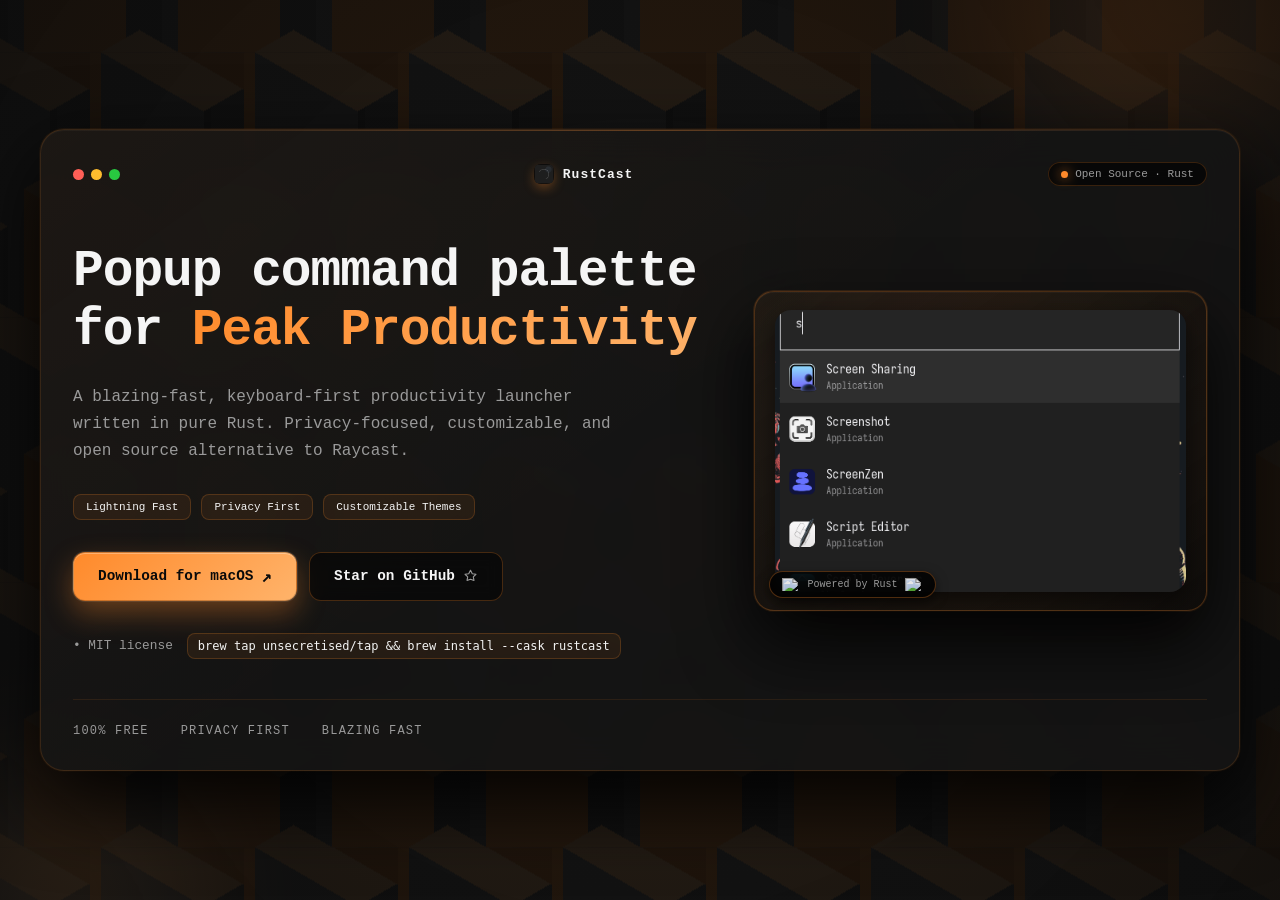
==== site/index.html @ 0f8ba2d5 "doc: documenting" ====
<!DOCTYPE html>
<html lang="en">
  <head>
    <meta charset="UTF-8" />
    <title>RustCast – Open Source Raycast Alternative</title>
    <meta name="viewport" content="width=device-width, initial-scale=1" />
    <link rel="icon" href="icon.png" />
    <link
      rel="stylesheet"
      href="https://cdn.jsdelivr.net/npm/typeface-iosevka@0.0.75/index.min.css"
    />
    <link rel="stylesheet" href="styles.css" />
  </head>
  <body>
    <div class="floating-orbs">
      <div class="orb"></div>
      <div class="orb"></div>
    </div>
    <div class="organic-background"></div>
    <div class="vignette"></div>

    <main class="page">
      <section class="shell">
        <header class="top-bar">
          <div class="controls">
            <span class="dot red"></span>
            <span class="dot amber"></span>
            <span class="dot green"></span>
          </div>
          <div class="logo-mark">
            <div class="logo-square">
              <img src="icon.png" height="20px" width="20px" id="logo-img" />
            </div>
            <span>RustCast</span>
          </div>
          <div class="pill">
            <span class="pill-badge"></span>
            <span>Open Source · Rust</span>
          </div>
        </header>

        <section class="body">
          <h1>
            Popup command palette<br />
            for <span>Peak Productivity</span>
          </h1>
          <p class="subtitle">
            A blazing-fast, keyboard-first productivity launcher written in pure
            Rust. Privacy-focused, customizable, and open source alternative to
            Raycast.
          </p>

          <div class="features">
            <div class="feature-tag">
              <span>Lightning Fast</span>
            </div>
            <div class="feature-tag">
              <span>Privacy First</span>
            </div>
            <div class="feature-tag">
              <span>Customizable Themes</span>
            </div>
          </div>

          <div class="actions">
            <a
              href="https://github.com/unsecretised/rustcast/releases/latest/download/rustcast.dmg"
              class="btn btn-primary"
            >
              <span>Download for macOS</span>
              <span class="arrow">↗</span>
            </a>
            <a
              href="https://github.com/unsecretised/rustcast"
              class="btn btn-secondary"
            >
              <span>Star on GitHub</span>
              <svg class="star-icon" viewBox="0 0 16 16" aria-hidden="true">
                <path
                  d="M8 1.3L9.9 5l3.9.6-2.8 2.7.7 3.9L8 10.9 4.3 12.2l.7-3.9L2.2 5.6 6.1 5 8 1.3z"
                  fill="none"
                  stroke="currentColor"
                  stroke-width="1.2"
                  stroke-linejoin="round"
                />
              </svg>
            </a>
          </div>

          <div class="meta">
            <span>• MIT license</span>
            <code onclick="navigator.clipboard.writeText(this.textContent)"
            >brew tap unsecretised/tap && brew install --cask rustcast</code>
          </div>
        </section>

        <aside class="preview-wrap">
          <div class="preview-frame">
            <div class="preview-glow"></div>
            <div class="preview-inner">
              <img src="rustcast-v0-5-0.png" alt="RustCast Demo" />
            </div>
            <div class="ferris-tag">
              <img
                class="ferris-icon"
                src="https://rustacean.net/assets/cuddlyferris.svg"
                alt="Ferris"
              />
              <span>Powered by Rust</span>
              <img
                class="ferris-icon"
                src="https://iced.rs/logo.svg"
                alt="Iced"
              />
            </div>
          </div>
        </aside>

        <div class="stats">
          <div class="stat">
            <div class="stat-label">100% Free</div>
          </div>
          <div class="stat">
            <div class="stat-label">Privacy first</div>
          </div>
          <div class="stat">
            <div class="stat-label">Blazing fast</div>
          </div>
        </div>
      </section>
    </main>
  </body>
</html>
---- site/styles.css ----
:root {
  --bg-main: #0a0a0a;
  --bg-alt: #151515;
  --fg-main: #f5f5f5;
  --accent: #ff8a2b;
  --accent-dark: #d97520;
  --accent-light: #ffb36a;
  --muted: #9a9a9a;
}

* {
  margin: 0;
  padding: 0;
  box-sizing: border-box;
}

html, body {
  height: 100%;
  width: 100%;
  overflow-x: hidden;
}

body {
  font-family:
    "Iosevka", "SFMono-Regular", Menlo, Monaco, Consolas, "Liberation Mono",
    "Courier New", monospace;
  background: var(--bg-main);
  color: var(--fg-main);
  position: relative;
}

.organic-background {
  position: fixed;
  inset: 0;
  background-repeat: repeat;
  background-position: 50% 50%;
  background-size: 154px 265px;
  background-image:
    conic-gradient(from 0deg at 92.66% 50%, #ff8a2b 0 120deg, #fff0 0 100%),
    conic-gradient(
    from -60deg at 81.66% 10.25%,
    #d97520 0 180deg,
    #fff0 0 100%
  ),
    conic-gradient(
    from -60deg at 66.66% 22.25%,
    #ffb36a 0 120deg,
    #fff0 0 100%
  ),
    conic-gradient(from 0deg at 71.66% 43%, #4a4a4a 0 120deg, #fff0 0 100%),
    conic-gradient(from 0deg at 66.66% 45.95%, #3a3a3a 0 60deg, #fff0 0 100%),
    conic-gradient(from 120deg at 25% 91.5%, #ffb36a 0 120deg, #fff0 0 100%),
    conic-gradient(from 180deg at 16% 73.5%, #ff8a2b 0 120deg, #fff0 0 100%),
    conic-gradient(
    from 180deg at 39.5% 65.65%,
    #4a4a4a 0 60deg,
    #ffb36a 0 120deg,
    #fff0 0 100%
  ),
    conic-gradient(
    from 60deg at 50% 51.5%,
    #ffb36a 0 60deg,
    #ff8a2b 0 120deg,
    #666666 0 100%
  );
  opacity: 0.15;
  z-index: 0;
  pointer-events: none;
  animation: organicShift 30s ease-in-out infinite;
}

@keyframes organicShift {
  0%, 100% {
    transform: translate(0, 0) scale(1);
  }
  50% {
    transform: translate(20px, -20px) scale(1.05);
  }
}

.vignette {
  position: fixed;
  inset: 0;
  pointer-events: none;
  background: radial-gradient(
    circle at center,
    transparent 0,
    rgba(10, 10, 10, 0.7) 100%
  );
  z-index: 1;
}

.floating-orbs {
  position: fixed;
  inset: 0;
  z-index: 0;
  pointer-events: none;
  overflow: hidden;
}

.orb {
  position: absolute;
  border-radius: 50%;
  filter: blur(60px);
  opacity: 0.3;
  animation: float 20s ease-in-out infinite;
}

.orb:nth-child(1) {
  width: 400px;
  height: 400px;
  background: radial-gradient(circle, var(--accent), transparent);
  top: -200px;
  right: -100px;
  animation-delay: 0s;
}

.orb:nth-child(2) {
  width: 300px;
  height: 300px;
  background: radial-gradient(circle, var(--accent-light), transparent);
  bottom: -150px;
  left: -100px;
  animation-delay: -7s;
}

@keyframes float {
  0%, 100% {
    transform: translate(0, 0) scale(1);
  }
  33% {
    transform: translate(30px, -30px) scale(1.1);
  }
  66% {
    transform: translate(-20px, 20px) scale(0.9);
  }
}

main.page {
  min-height: 100vh;
  width: 100%;
  display: flex;
  align-items: center;
  justify-content: center;
  padding: 32px 20px;
  position: relative;
  z-index: 2;
}

.shell {
  width: 100%;
  max-width: 1200px;
  border-radius: 24px;
  border: 1px solid rgba(255, 138, 43, 0.15);
  background:
    linear-gradient(145deg, rgba(255, 138, 43, 0.04), transparent 50%),
    rgba(21, 21, 21, 0.9);
  backdrop-filter: blur(20px);
  box-shadow:
    0 30px 80px rgba(0, 0, 0, 0.9),
    0 0 0 1px rgba(255, 138, 43, 0.08),
    inset 0 1px 0 rgba(255, 255, 255, 0.03);
  padding: 32px;
  display: grid;
  grid-template-columns: minmax(0, 1.4fr) minmax(0, 1fr);
  column-gap: 48px;
  row-gap: 32px;
  align-items: center;
  position: relative;
  overflow: hidden;
}

.shell::before {
  content: "";
  position: absolute;
  top: 0;
  left: 0;
  right: 0;
  height: 1px;
  background: linear-gradient(
    90deg,
    transparent,
    rgba(255, 138, 43, 0.3),
    transparent
  );
}

@media (max-width: 900px) {
  main.page {
    padding: 20px 16px;
  }
  .shell {
    grid-template-columns: 1fr;
    row-gap: 28px;
    padding: 24px 20px;
  }
}

.top-bar {
  display: flex;
  align-items: center;
  justify-content: space-between;
  margin-bottom: 24px;
  gap: 16px;
  grid-column: 1 / -1;
}

.controls {
  display: inline-flex;
  gap: 7px;
}

.dot {
  width: 11px;
  height: 11px;
  border-radius: 50%;
  background: rgba(255, 255, 255, 0.08);
  transition: all 0.3s ease;
  cursor: pointer;
  position: relative;
}

.dot::after {
  content: "";
  position: absolute;
  inset: -4px;
  border-radius: 50%;
  background: currentColor;
  opacity: 0;
  transition: opacity 0.3s ease;
}

.dot:hover::after {
  opacity: 0.2;
}

.dot.red {
  background: #ff5f57;
}
.dot.amber {
  background: #febc2e;
}
.dot.green {
  background: #28c840;
}

.logo-mark {
  display: inline-flex;
  align-items: center;
  gap: 10px;
  font-size: 13px;
  letter-spacing: 0.08em;
  font-weight: 600;
  color: var(--fg-main);
}

.logo-square {
  width: 18px;
  height: 18px;
  border-radius: 6px;
  background: linear-gradient(135deg, var(--accent), var(--accent-light));
  box-shadow:
    0 0 0 1px rgba(0, 0, 0, 0.8),
    0 4px 12px rgba(255, 138, 43, 0.4),
    inset 0 1px 0 rgba(255, 255, 255, 0.2);
  animation: logoGlow 3s ease-in-out infinite;
  display: flex;
  justify-content: center;
  align-items: center;
  object-fit: cover;
}

#logo-img {
  border-radius: 6px;
}

@keyframes logoGlow {
  0%, 100% {
    box-shadow:
      0 0 0 1px rgba(0, 0, 0, 0.8),
      0 4px 12px rgba(255, 138, 43, 0.4),
      inset 0 1px 0 rgba(255, 255, 255, 0.2);
  }
  50% {
    box-shadow:
      0 0 0 1px rgba(0, 0, 0, 0.8),
      0 4px 20px rgba(255, 138, 43, 0.6),
      inset 0 1px 0 rgba(255, 255, 255, 0.3);
  }
}

.pill {
  padding: 5px 12px;
  border-radius: 999px;
  border: 1px solid rgba(255, 138, 43, 0.2);
  background: rgba(0, 0, 0, 0.6);
  font-size: 11px;
  color: var(--muted);
  display: inline-flex;
  align-items: center;
  gap: 7px;
  white-space: nowrap;
  backdrop-filter: blur(8px);
}

.pill-badge {
  width: 7px;
  height: 7px;
  border-radius: 50%;
  background: var(--accent);
  box-shadow: 0 0 12px rgba(255, 138, 43, 0.8);
  animation: pulse 2s ease-in-out infinite;
}

@keyframes pulse {
  0%, 100% {
    opacity: 1;
    transform: scale(1);
  }
  50% {
    opacity: 0.6;
    transform: scale(0.95);
  }
}

.body {
  display: flex;
  flex-direction: column;
  gap: 20px;
}

h1 {
  font-size: clamp(2.4rem, 5vw, 3.2rem);
  line-height: 1.15;
  font-weight: 700;
  letter-spacing: -0.02em;
  margin-bottom: 4px;
}

h1 span {
  background: linear-gradient(135deg, var(--accent), var(--accent-light));
  -webkit-background-clip: text;
  -webkit-text-fill-color: transparent;
  background-clip: text;
  position: relative;
  display: inline-block;
}

.subtitle {
  font-size: 1rem;
  color: var(--muted);
  max-width: 36rem;
  line-height: 1.7;
  font-weight: 400;
}

.features {
  display: flex;
  flex-wrap: wrap;
  gap: 10px;
  margin-top: 8px;
}

.feature-tag {
  display: inline-flex;
  align-items: center;
  gap: 6px;
  padding: 6px 12px;
  border-radius: 8px;
  background: rgba(255, 138, 43, 0.08);
  border: 1px solid rgba(255, 138, 43, 0.2);
  font-size: 11px;
  color: var(--fg-main);
  transition: all 0.3s ease;
}

.feature-tag:hover {
  background: rgba(255, 138, 43, 0.12);
  border-color: rgba(255, 138, 43, 0.3);
  transform: translateY(-1px);
}

.feature-icon {
  font-size: 13px;
}

.actions {
  display: flex;
  flex-wrap: wrap;
  gap: 12px;
  margin-top: 12px;
}

.btn {
  border-radius: 12px;
  padding: 13px 24px;
  font-size: 0.9rem;
  border: 1px solid transparent;
  cursor: pointer;
  background: none;
  color: inherit;
  text-decoration: none;
  display: inline-flex;
  align-items: center;
  gap: 8px;
  transition: all 0.3s ease;
  font-family: inherit;
  font-weight: 600;
  position: relative;
  overflow: hidden;
}

.btn::before {
  content: "";
  position: absolute;
  inset: 0;
  background: linear-gradient(135deg, rgba(255, 255, 255, 0.1), transparent);
  opacity: 0;
  transition: opacity 0.3s ease;
}

.btn:hover::before {
  opacity: 1;
}

.btn-primary {
  background: linear-gradient(135deg, var(--accent), var(--accent-light));
  color: #0a0a0a;
  border-color: rgba(0, 0, 0, 0.2);
  box-shadow:
    0 12px 28px rgba(255, 138, 43, 0.35),
    0 0 0 1px rgba(255, 255, 255, 0.1),
    inset 0 1px 0 rgba(255, 255, 255, 0.3);
}

.btn-primary:hover {
  transform: translateY(-2px);
  box-shadow:
    0 16px 36px rgba(255, 138, 43, 0.45),
    0 0 0 1px rgba(255, 255, 255, 0.2),
    inset 0 1px 0 rgba(255, 255, 255, 0.4);
}

.btn-primary:active {
  transform: translateY(0);
}

.btn-secondary {
  border-color: rgba(255, 138, 43, 0.25);
  background: rgba(0, 0, 0, 0.5);
  color: var(--fg-main);
  backdrop-filter: blur(8px);
}

.btn-secondary:hover {
  border-color: rgba(255, 138, 43, 0.4);
  background: rgba(255, 138, 43, 0.08);
  transform: translateY(-1px);
}

.star-icon {
  width: 15px;
  height: 15px;
  color: var(--muted);
  transition: color 0.3s ease;
}

.btn-secondary:hover .star-icon {
  color: var(--accent);
}

.btn .arrow {
  font-size: 1.1rem;
  transition: transform 0.3s ease;
}

.btn:hover .arrow {
  transform: translate(2px, -2px);
}

.meta {
  margin-top: 12px;
  font-size: 0.8rem;
  color: var(--muted);
  display: flex;
  flex-wrap: wrap;
  gap: 14px;
  align-items: center;
}

.meta code {
  background: rgba(255, 138, 43, 0.08);
  border-radius: 8px;
  padding: 5px 10px;
  border: 1px solid rgba(255, 138, 43, 0.2);
  color: #f3f3f3;
  font-size: 0.75rem;
  transition: all 0.3s ease;
  cursor: pointer;
}

.meta code:hover {
  background: rgba(255, 138, 43, 0.12);
  border-color: rgba(255, 138, 43, 0.3);
}

.preview-wrap {
  position: relative;
  width: 100%;
  display: flex;
  justify-content: center;
  align-items: center;
}

.preview-frame {
  width: 100%;
  max-width: 480px;
  height: 320px;
  border-radius: 20px;
  border: 1px solid rgba(255, 138, 43, 0.25);
  background: linear-gradient(
    145deg,
    rgba(255, 138, 43, 0.03),
    rgba(10, 10, 10, 0.95)
  );
  box-shadow:
    0 30px 70px rgba(0, 0, 0, 0.9),
    0 0 0 1px rgba(255, 138, 43, 0.15),
    inset 0 1px 0 rgba(255, 255, 255, 0.03);
  display: flex;
  align-items: center;
  justify-content: center;
  overflow: hidden;
  position: relative;
  transition: transform 0.5s ease, box-shadow 0.5s ease;
}

.preview-frame:hover {
  transform: translateY(-4px) scale(1.02);
  box-shadow:
    0 40px 90px rgba(0, 0, 0, 0.95),
    0 0 0 1px rgba(255, 138, 43, 0.25),
    inset 0 1px 0 rgba(255, 255, 255, 0.05);
}

.preview-inner {
  width: calc(100% - 40px);
  height: calc(100% - 36px);
  border-radius: 16px;
  overflow: hidden;
  position: relative;
  display: flex;
  align-items: stretch;
  justify-content: center;
  box-shadow: 0 8px 24px rgba(0, 0, 0, 0.6);
}

.preview-inner img {
  width: 100%;
  height: 100%;
  object-fit: cover;
  display: block;
  transition: transform 0.5s ease;
}

.preview-frame:hover .preview-inner img {
  transform: scale(1.05);
}

.preview-glow {
  position: absolute;
  inset: -50%;
  background: radial-gradient(
    circle at 50% 50%,
    rgba(255, 138, 43, 0.2),
    transparent 60%
  );
  opacity: 0.5;
  mix-blend-mode: screen;
  pointer-events: none;
  animation: glowPulse 4s ease-in-out infinite;
}

@keyframes glowPulse {
  0%, 100% {
    opacity: 0.5;
  }
  50% {
    opacity: 0.7;
  }
}

.ferris-tag {
  position: absolute;
  left: 14px;
  bottom: 12px;
  display: inline-flex;
  align-items: center;
  gap: 7px;
  padding: 6px 12px;
  border-radius: 999px;
  background: rgba(0, 0, 0, 0.85);
  border: 1px solid rgba(255, 138, 43, 0.3);
  font-size: 10px;
  color: var(--muted);
  z-index: 2;
  backdrop-filter: blur(10px);
  box-shadow: 0 4px 12px rgba(0, 0, 0, 0.5);
}

.ferris-icon {
  width: 18px;
  height: 13px;
  flex-shrink: 0;
  opacity: 0.9;
}

.stats {
  grid-column: 1 / -1;
  display: flex;
  gap: 32px;
  padding-top: 24px;
  border-top: 1px solid rgba(255, 138, 43, 0.1);
  margin-top: 8px;
}

.stat {
  display: flex;
  flex-direction: column;
  gap: 4px;
}

.stat-value {
  font-size: 1.5rem;
  font-weight: 700;
  color: var(--accent);
}

.stat-label {
  font-size: 0.75rem;
  color: var(--muted);
  text-transform: uppercase;
  letter-spacing: 0.1em;
}

@media (max-width: 900px) {
  .top-bar {
    flex-wrap: wrap;
  }
  .logo-mark span {
    font-size: 12px;
  }
  h1 {
    font-size: 2.2rem;
  }
  .subtitle {
    font-size: 0.92rem;
  }
  .preview-frame {
    height: 260px;
  }
  .actions {
    width: 100%;
  }
  .btn {
    width: 100%;
    justify-content: center;
  }
  .stats {
    gap: 24px;
    overflow-x: auto;
    padding-bottom: 8px;
  }
  .stat {
    min-width: fit-content;
  }
}

@media (max-width: 480px) {
  .features {
    gap: 8px;
  }
  .feature-tag {
    font-size: 10px;
    padding: 5px 10px;
  }
  .meta {
    flex-direction: column;
    gap: 10px;
    align-items: flex-start;
  }
}
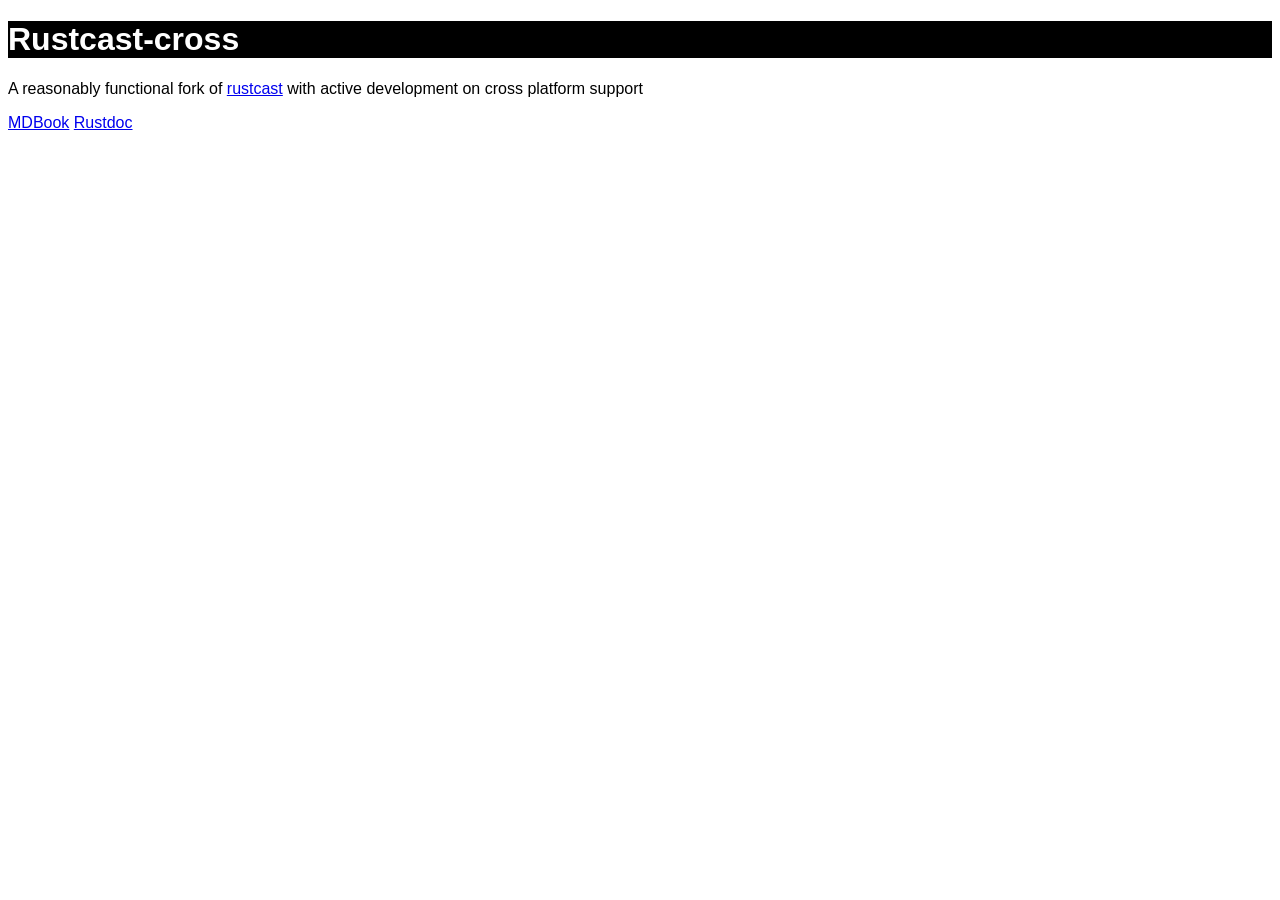
==== commit 248df868: "feat[site]: really shitty "landing page"" ====
--- a/site/index.html
+++ b/site/index.html
@@ -1,133 +1,19 @@
 <!DOCTYPE html>
 <html lang="en">
-  <head>
-    <meta charset="UTF-8" />
-    <title>RustCast – Open Source Raycast Alternative</title>
-    <meta name="viewport" content="width=device-width, initial-scale=1" />
-    <link rel="icon" href="icon.png" />
-    <link
-      rel="stylesheet"
-      href="https://cdn.jsdelivr.net/npm/typeface-iosevka@0.0.75/index.min.css"
-    />
-    <link rel="stylesheet" href="styles.css" />
-  </head>
-  <body>
-    <div class="floating-orbs">
-      <div class="orb"></div>
-      <div class="orb"></div>
-    </div>
-    <div class="organic-background"></div>
-    <div class="vignette"></div>
+    <head>
+        <link rel="stylesheet" href="main.css"/>
+    </head>
+    <body>
+        <h1>Rustcast-cross</h1>
 
-    <main class="page">
-      <section class="shell">
-        <header class="top-bar">
-          <div class="controls">
-            <span class="dot red"></span>
-            <span class="dot amber"></span>
-            <span class="dot green"></span>
-          </div>
-          <div class="logo-mark">
-            <div class="logo-square">
-              <img src="icon.png" height="20px" width="20px" id="logo-img" />
-            </div>
-            <span>RustCast</span>
-          </div>
-          <div class="pill">
-            <span class="pill-badge"></span>
-            <span>Open Source · Rust</span>
-          </div>
-        </header>
+        <p>
+            A reasonably functional fork of <a href = "https://rustcast.app/">rustcast</a> with active
+            development on cross platform support
+        </p>
 
-        <section class="body">
-          <h1>
-            Popup command palette<br />
-            for <span>Peak Productivity</span>
-          </h1>
-          <p class="subtitle">
-            A blazing-fast, keyboard-first productivity launcher written in pure
-            Rust. Privacy-focused, customizable, and open source alternative to
-            Raycast.
-          </p>
-
-          <div class="features">
-            <div class="feature-tag">
-              <span>Lightning Fast</span>
-            </div>
-            <div class="feature-tag">
-              <span>Privacy First</span>
-            </div>
-            <div class="feature-tag">
-              <span>Customizable Themes</span>
-            </div>
-          </div>
-
-          <div class="actions">
-            <a
-              href="https://github.com/unsecretised/rustcast/releases/latest/download/rustcast.dmg"
-              class="btn btn-primary"
-            >
-              <span>Download for macOS</span>
-              <span class="arrow">↗</span>
-            </a>
-            <a
-              href="https://github.com/unsecretised/rustcast"
-              class="btn btn-secondary"
-            >
-              <span>Star on GitHub</span>
-              <svg class="star-icon" viewBox="0 0 16 16" aria-hidden="true">
-                <path
-                  d="M8 1.3L9.9 5l3.9.6-2.8 2.7.7 3.9L8 10.9 4.3 12.2l.7-3.9L2.2 5.6 6.1 5 8 1.3z"
-                  fill="none"
-                  stroke="currentColor"
-                  stroke-width="1.2"
-                  stroke-linejoin="round"
-                />
-              </svg>
-            </a>
-          </div>
-
-          <div class="meta">
-            <span>• MIT license</span>
-            <code onclick="navigator.clipboard.writeText(this.textContent)"
-            >brew tap unsecretised/tap && brew install --cask rustcast</code>
-          </div>
-        </section>
-
-        <aside class="preview-wrap">
-          <div class="preview-frame">
-            <div class="preview-glow"></div>
-            <div class="preview-inner">
-              <img src="rustcast-v0-5-0.png" alt="RustCast Demo" />
-            </div>
-            <div class="ferris-tag">
-              <img
-                class="ferris-icon"
-                src="https://rustacean.net/assets/cuddlyferris.svg"
-                alt="Ferris"
-              />
-              <span>Powered by Rust</span>
-              <img
-                class="ferris-icon"
-                src="https://iced.rs/logo.svg"
-                alt="Iced"
-              />
-            </div>
-          </div>
-        </aside>
-
-        <div class="stats">
-          <div class="stat">
-            <div class="stat-label">100% Free</div>
-          </div>
-          <div class="stat">
-            <div class="stat-label">Privacy first</div>
-          </div>
-          <div class="stat">
-            <div class="stat-label">Blazing fast</div>
-          </div>
-        </div>
-      </section>
-    </main>
-  </body>
-</html>
+        <nav>
+            <a href = "book">MDBook</a>
+            <a href = "doc/rustcast">Rustdoc</a>
+        </nav>
+    </body>
+</html>
--- a/site/main.css
+++ b/site/main.css
@@ -0,0 +1,8 @@
+body {
+    font-family: Arial, Helvetica, sans-serif;
+}
+
+h1 {
+    background-color: black;
+    color: white;
+}
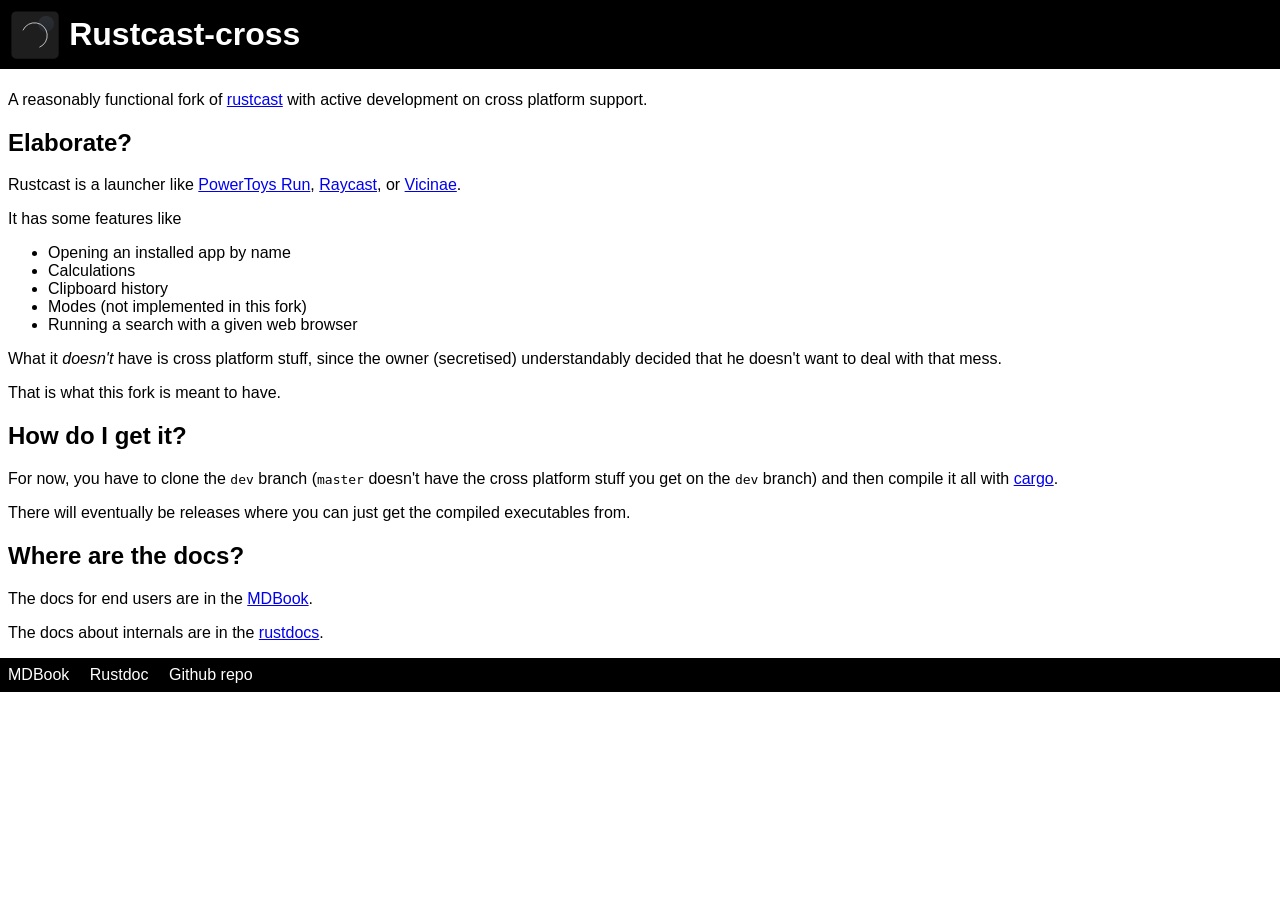
==== commit 5e359d0b: "feat[site]: general improvements" ====
--- a/site/index.html
+++ b/site/index.html
@@ -1,19 +1,84 @@
 <!DOCTYPE html>
 <html lang="en">
     <head>
+        <title>Rustcast-cross</title>
+        <meta name="viewport" content="width=device-width, initial-scale=1">
+        <link rel="icon" href="icon64.png"/>
         <link rel="stylesheet" href="main.css"/>
+        <meta name="description" content="Rustcast-cross landing page"/>
     </head>
     <body>
-        <h1>Rustcast-cross</h1>
+        <h1><svg width="50" height="50" viewbox="0 0 64 64"><image href="icon_opt.svg"></image></svg>Rustcast-cross</h1>
 
-        <p>
-            A reasonably functional fork of <a href = "https://rustcast.app/">rustcast</a> with active
-            development on cross platform support
-        </p>
+        <main>
+            <p>
+                A reasonably functional fork of <a href = "https://rustcast.app/">rustcast</a> with active development
+                on cross platform support.
+            </p>
+
+            <section>
+                <h2>Elaborate?</h2>
+
+                <p>
+                    Rustcast is a launcher like
+                    <a href="https://learn.microsoft.com/en-us/windows/powertoys/run">PowerToys Run</a>,
+                    <a href="https://www.raycast.com/">Raycast</a>, or
+                    <a href="https://github.com/vicinaehq/vicinae">Vicinae</a>.
+                </p>
+                
+                <p>
+                    It has some features like
+                    <ul>
+                        <li>Opening an installed app by name</li>
+                        <li>Calculations</li>
+                        <li>Clipboard history</li>
+                        <li>Modes (not implemented in this fork)</li>
+                        <li>Running a search with a given web browser</li>
+                    </ul>
+                </p>
+
+                <p>
+                    What it <i>doesn't</i> have is cross platform stuff, since the owner (secretised)
+                    understandably decided that he doesn't want to deal with that mess.
+                </p>
+
+                <p>
+                    That is what this fork is meant to have.
+                </p>
+            </section>
+
+            <section>
+                <h2>How do I get it?</h2>
+
+                <p>
+                    For now, you have to clone the <code>dev</code> branch (<code>master</code> doesn't have the cross
+                    platform stuff you get on the <code>dev</code> branch) and then compile it all with
+                    <a href="https://doc.rust-lang.org/cargo">cargo</a>.
+                </p>
+
+                <p>
+                    There will eventually be releases where you can just get the compiled executables
+                    from.
+                </p>
+            </section>
+
+            <section>
+                <h2>Where are the docs?</h2>
+
+                <p>
+                    The docs for end users are in the <a href="book">MDBook</a>.
+                </p>
+
+                <p>
+                    The docs about internals are in the <a href="doc/rustcast">rustdocs</a>.
+                </p>
+            </section>
+        </main>
 
         <nav>
-            <a href = "book">MDBook</a>
-            <a href = "doc/rustcast">Rustdoc</a>
+            <a href="book">MDBook</a>
+            <a href="doc/rustcast">Rustdoc</a>
+            <a href="https://github.com/rustcast-cross/rustcast-cross">Github repo</a>
         </nav>
     </body>
 </html>
--- a/site/main.css
+++ b/site/main.css
@@ -1,8 +1,45 @@
 body {
     font-family: Arial, Helvetica, sans-serif;
+    margin: 0;
 }
 
 h1 {
+    position: sticky;
+    top: 0;
+    margin-top: 0;
+    padding: 0.3em;
+
+    display: flex;
+    align-items: center;
+
     background-color: black;
     color: white;
+
+    svg {
+        margin-right: 0.3em;
+    }
+}
+
+nav {
+    position: sticky;
+    bottom: 0;
+    left: 0;
+    right: 0;
+
+    background-color: black;
+    color: white;
+    padding: 0.5em;
+
+    a {
+        color: white;
+        text-decoration: none;
+        margin-right: 1em;
+    }
+    a:hover {
+        text-decoration: underline;
+    }
+}
+
+main {
+    margin-left: 0.5em;
 }
